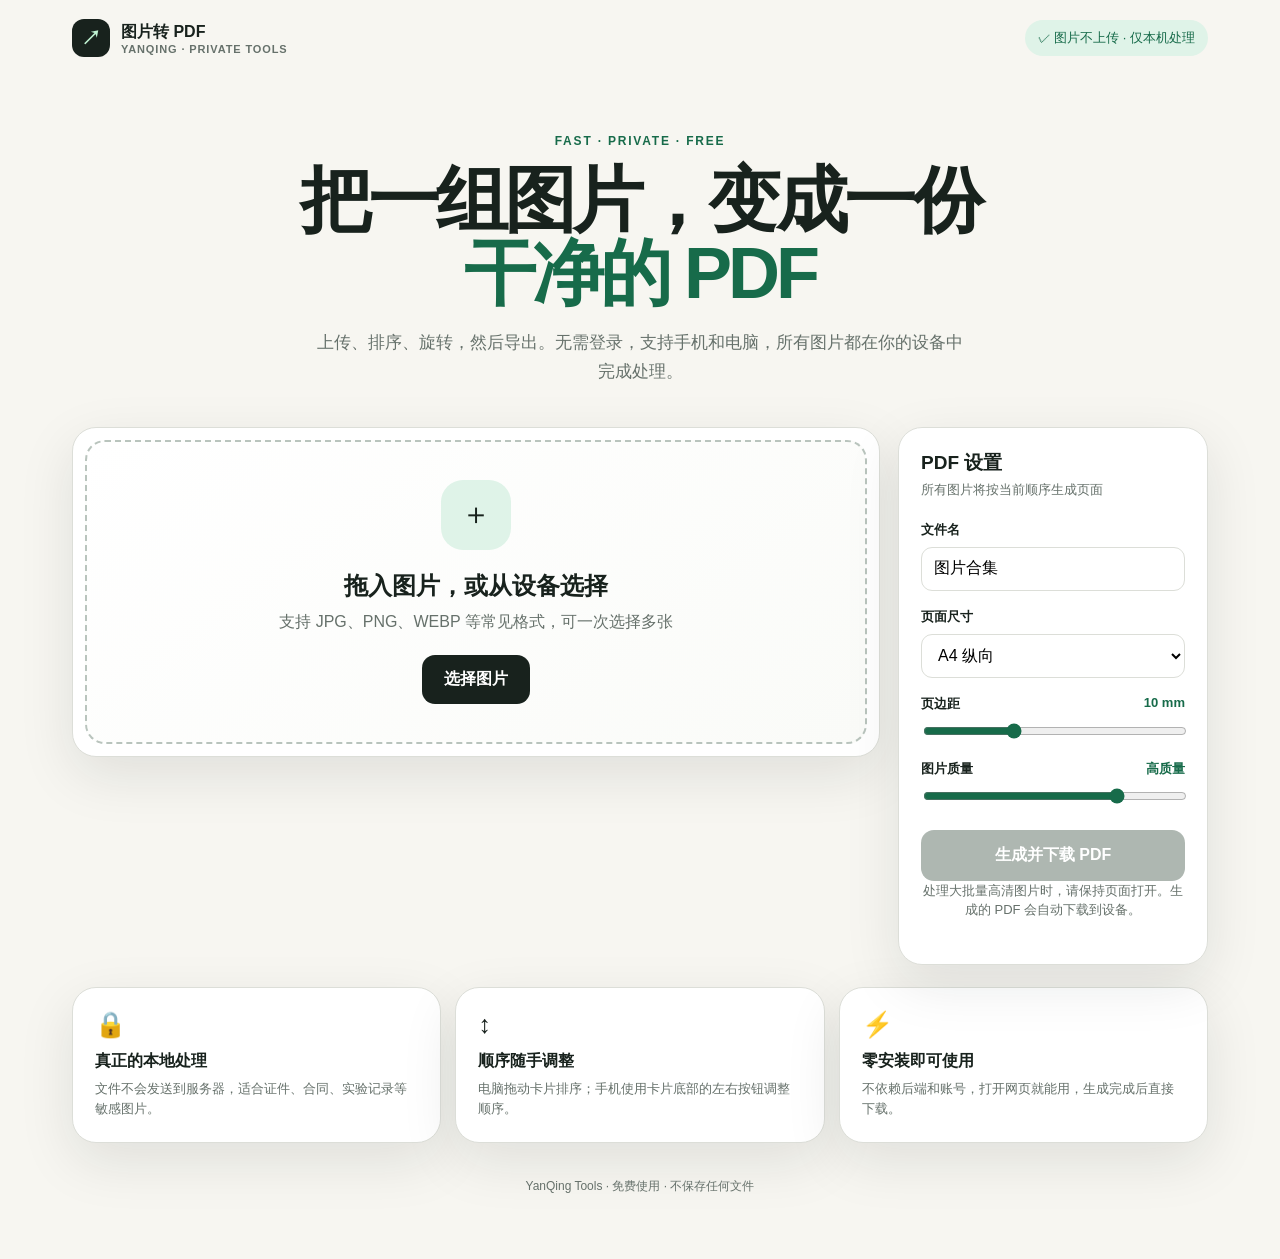
==== image-to-pdf/index.html @ 0c513128 "feat: add private browser-based image to PDF tool" ====
<!doctype html>
<html lang="zh-CN">
<head>
<meta charset="utf-8">
<meta name="viewport" content="width=device-width,initial-scale=1,viewport-fit=cover">
<meta name="theme-color" content="#f7f6f1">
<title>图片转 PDF｜免费、本地处理</title>
<meta name="description" content="免费在线图片转PDF：无需登录，支持排序、旋转、页面尺寸、边距和压缩，图片仅在浏览器本地处理。">
<style>
:root{--ink:#18221d;--muted:#66716b;--paper:#f7f6f1;--card:#fff;--line:#dcded8;--green:#176b4a;--green2:#dff3e8;--orange:#f3a83b;--shadow:0 18px 55px rgba(24,34,29,.10)}
*{box-sizing:border-box}html{scroll-behavior:smooth}body{margin:0;background:var(--paper);color:var(--ink);font-family:Inter,-apple-system,BlinkMacSystemFont,"Segoe UI","PingFang SC","Microsoft YaHei",sans-serif}
button,select,input{font:inherit}.shell{max-width:1180px;margin:auto;padding:0 22px 64px}
header{height:76px;display:flex;align-items:center;justify-content:space-between}.brand{display:flex;align-items:center;gap:11px;font-weight:800}.mark{width:38px;height:38px;border-radius:12px;background:var(--ink);color:#bff2d2;display:grid;place-items:center;font-size:20px}.brand small{display:block;font-size:11px;color:var(--muted);font-weight:600;letter-spacing:.08em}.safe{font-size:13px;color:var(--green);background:var(--green2);padding:9px 13px;border-radius:999px}
.hero{text-align:center;padding:58px 10px 40px}.eyebrow{font-weight:800;font-size:12px;letter-spacing:.15em;color:var(--green)}h1{font-size:clamp(38px,7vw,72px);line-height:1.02;margin:16px auto 18px;letter-spacing:-.055em;max-width:850px}.hero p{color:var(--muted);font-size:17px;margin:0 auto;max-width:650px;line-height:1.7}.hero b{color:var(--green)}
.workspace{display:grid;grid-template-columns:minmax(0,1fr) 310px;gap:18px;align-items:start}.panel{background:var(--card);border:1px solid var(--line);border-radius:24px;box-shadow:var(--shadow)}
.drop{min-height:300px;padding:38px;border:2px dashed #b9c4bd;border-radius:20px;margin:12px;display:grid;place-items:center;text-align:center;transition:.2s;background:linear-gradient(145deg,#fff,#fafbf8)}.drop.over{border-color:var(--green);background:var(--green2);transform:scale(.995)}.drop-icon{width:70px;height:70px;border-radius:22px;background:var(--green2);display:grid;place-items:center;margin:0 auto 20px;font-size:30px}.drop h2{margin:0 0 10px;font-size:24px}.drop p{margin:0 0 22px;color:var(--muted)}.pick{border:0;background:var(--ink);color:white;padding:14px 22px;border-radius:13px;font-weight:750;cursor:pointer}.pick:hover{background:var(--green)}#fileInput{display:none}
.queue{padding:8px 12px 16px}.queue-head{display:flex;justify-content:space-between;align-items:center;padding:6px 6px 12px}.queue-head h2{font-size:18px;margin:0}.linkbtn{border:0;background:none;color:var(--green);font-weight:700;cursor:pointer}.cards{display:grid;grid-template-columns:repeat(3,1fr);gap:10px}.photo{position:relative;border:1px solid var(--line);border-radius:15px;padding:8px;background:#fff;cursor:grab}.photo.dragging{opacity:.45}.thumb{aspect-ratio:4/3;border-radius:10px;overflow:hidden;background:#eff1ed;display:grid;place-items:center}.thumb img{max-width:100%;max-height:100%;object-fit:contain;transition:.2s}.photo-name{font-size:12px;color:var(--muted);white-space:nowrap;overflow:hidden;text-overflow:ellipsis;padding:8px 2px 3px}.num{position:absolute;top:14px;left:14px;background:rgba(24,34,29,.82);color:white;font-size:11px;padding:4px 7px;border-radius:8px}.actions{position:absolute;right:14px;top:14px;display:flex;gap:5px}.iconbtn{width:29px;height:29px;border:0;border-radius:8px;background:rgba(255,255,255,.92);box-shadow:0 2px 8px #0002;cursor:pointer}.iconbtn:hover{background:var(--green2)}
.settings{padding:22px;position:sticky;top:18px}.settings h2{font-size:19px;margin:0 0 5px}.settings>p{font-size:13px;color:var(--muted);margin:0 0 22px}.field{margin:0 0 17px}.field label{display:flex;justify-content:space-between;font-size:13px;font-weight:700;margin-bottom:8px}.field label span{color:var(--green)}select,input[type=text]{width:100%;height:44px;border:1px solid var(--line);border-radius:11px;background:white;padding:0 12px;outline:none}input[type=range]{width:100%;accent-color:var(--green)}.convert{width:100%;border:0;background:var(--green);color:white;padding:15px;border-radius:13px;font-weight:800;cursor:pointer;margin-top:5px}.convert:disabled{background:#aeb7b1;cursor:not-allowed}.convert:not(:disabled):hover{filter:brightness(.92)}.mini{font-size:11px;color:var(--muted);text-align:center;line-height:1.5;margin:12px 4px 0}
.features{display:grid;grid-template-columns:repeat(3,1fr);gap:14px;margin-top:22px}.feature{padding:22px}.feature i{font-style:normal;font-size:25px}.feature h3{font-size:16px;margin:12px 0 7px}.feature p{font-size:13px;color:var(--muted);line-height:1.6;margin:0}
.toast{position:fixed;left:50%;bottom:28px;transform:translate(-50%,20px);opacity:0;pointer-events:none;background:var(--ink);color:white;padding:12px 18px;border-radius:12px;font-size:13px;transition:.25s;z-index:20}.toast.show{opacity:1;transform:translate(-50%,0)}
.progress{height:4px;background:#e7ebe7;border-radius:8px;overflow:hidden;margin:13px 0 0;display:none}.progress i{display:block;width:0;height:100%;background:var(--orange);transition:.2s}
footer{text-align:center;color:var(--muted);font-size:12px;margin-top:35px}
@media(max-width:820px){.hero{padding-top:36px}.workspace{grid-template-columns:1fr}.settings{position:static}.cards{grid-template-columns:repeat(2,1fr)}.features{grid-template-columns:1fr}.safe{font-size:0}.safe:after{content:"本地处理";font-size:12px}}
@media(max-width:480px){.shell{padding:0 12px 40px}header{height:64px}.hero{padding:28px 5px 30px}.hero p{font-size:15px}.drop{padding:26px 14px;min-height:265px}.cards{grid-template-columns:1fr 1fr}.settings{padding:18px}.photo-name{display:none}}
</style>
</head>
<body>
<div class="shell">
<header><div class="brand"><span class="mark">↗</span><span>图片转 PDF<small>YANQING · PRIVATE TOOLS</small></span></div><div class="safe">✓ 图片不上传 · 仅本机处理</div></header>
<section class="hero"><div class="eyebrow">FAST · PRIVATE · FREE</div><h1>把一组图片，变成一份<br><b>干净的 PDF</b></h1><p>上传、排序、旋转，然后导出。无需登录，支持手机和电脑，所有图片都在你的设备中完成处理。</p></section>
<main class="workspace">
<section class="panel">
<div class="drop" id="drop">
<div><div class="drop-icon">＋</div><h2>拖入图片，或从设备选择</h2><p>支持 JPG、PNG、WEBP 等常见格式，可一次选择多张</p><button class="pick" id="pick">选择图片</button><input id="fileInput" type="file" accept="image/*" multiple></div>
</div>
<div class="queue" id="queue" hidden>
<div class="queue-head"><h2><span id="count">0</span> 张图片</h2><div><button class="linkbtn" id="add">＋ 继续添加</button><button class="linkbtn" id="clear">清空</button></div></div>
<div class="cards" id="cards"></div>
</div>
</section>
<aside class="panel settings">
<h2>PDF 设置</h2><p>所有图片将按当前顺序生成页面</p>
<div class="field"><label>文件名</label><input id="filename" type="text" value="图片合集" maxlength="80"></div>
<div class="field"><label>页面尺寸</label><select id="pageSize"><option value="a4p">A4 纵向</option><option value="a4l">A4 横向</option><option value="original">跟随每张图片</option></select></div>
<div class="field"><label>页边距 <span id="marginOut">10 mm</span></label><input id="margin" type="range" min="0" max="30" value="10"></div>
<div class="field"><label>图片质量 <span id="qualityOut">高质量</span></label><input id="quality" type="range" min="55" max="95" value="85"></div>
<button class="convert" id="convert" disabled>生成并下载 PDF</button>
<div class="progress" id="progress"><i id="bar"></i></div>
<p class="mini">处理大批量高清图片时，请保持页面打开。生成的 PDF 会自动下载到设备。</p>
</aside>
</main>
<section class="features">
<article class="panel feature"><i>🔒</i><h3>真正的本地处理</h3><p>文件不会发送到服务器，适合证件、合同、实验记录等敏感图片。</p></article>
<article class="panel feature"><i>↕</i><h3>顺序随手调整</h3><p>电脑拖动卡片排序；手机使用卡片底部的左右按钮调整顺序。</p></article>
<article class="panel feature"><i>⚡</i><h3>零安装即可使用</h3><p>不依赖后端和账号，打开网页就能用，生成完成后直接下载。</p></article>
</section>
<footer>YanQing Tools · 免费使用 · 不保存任何文件</footer>
</div>
<div class="toast" id="toast"></div>
<script>
const $=s=>document.querySelector(s), files=[], enc=new TextEncoder();
const drop=$('#drop'), input=$('#fileInput'), cards=$('#cards'), queue=$('#queue'), convert=$('#convert');
$('#pick').onclick=$('#add').onclick=()=>input.click();
input.onchange=e=>{addFiles([...e.target.files]);input.value=''};
['dragenter','dragover'].forEach(n=>drop.addEventListener(n,e=>{e.preventDefault();drop.classList.add('over')}));
['dragleave','drop'].forEach(n=>drop.addEventListener(n,e=>{e.preventDefault();drop.classList.remove('over')}));
drop.addEventListener('drop',e=>addFiles([...e.dataTransfer.files]));
$('#clear').onclick=()=>{files.forEach(x=>URL.revokeObjectURL(x.url));files.length=0;render()};
$('#margin').oninput=e=>$('#marginOut').textContent=e.target.value+' mm';
$('#quality').oninput=e=>$('#qualityOut').textContent=e.target.value>=88?'超清':e.target.value>=75?'高质量':'体积更小';
function toast(t){const x=$('#toast');x.textContent=t;x.classList.add('show');setTimeout(()=>x.classList.remove('show'),1800)}
function addFiles(list){const imgs=list.filter(f=>f.type.startsWith('image/'));if(!imgs.length)return toast('请选择图片文件');imgs.forEach(f=>files.push({file:f,url:URL.createObjectURL(f),rot:0,id:crypto.randomUUID?crypto.randomUUID():Math.random()+''}));render()}
function render(){
 queue.hidden=!files.length;drop.style.display=files.length?'none':'grid';convert.disabled=!files.length;$('#count').textContent=files.length;
 cards.innerHTML='';
 files.forEach((x,i)=>{const d=document.createElement('article');d.className='photo';d.draggable=true;d.dataset.id=x.id;
 d.innerHTML='<div class="thumb"><img src="'+x.url+'" style="transform:rotate('+x.rot+'deg)"></div><span class="num">'+(i+1)+'</span><div class="actions"><button class="iconbtn rot" title="旋转">↻</button><button class="iconbtn del" title="删除">×</button></div><div class="photo-name">'+escapeHtml(x.file.name)+'</div><div style="display:flex;gap:5px"><button class="iconbtn left" title="前移">←</button><button class="iconbtn right" title="后移">→</button></div>';
 d.querySelector('.rot').onclick=()=>{x.rot=(x.rot+90)%360;render()};d.querySelector('.del').onclick=()=>{URL.revokeObjectURL(x.url);files.splice(i,1);render()};
 d.querySelector('.left').onclick=()=>move(i,i-1);d.querySelector('.right').onclick=()=>move(i,i+1);
 d.ondragstart=()=>d.classList.add('dragging');d.ondragend=()=>d.classList.remove('dragging');cards.appendChild(d)});
}
function escapeHtml(s){return s.replace(/[&<>"']/g,c=>({'&':'&amp;','<':'&lt;','>':'&gt;','"':'&quot;',"'":'&#39;'}[c]))}
function move(a,b){if(b<0||b>=files.length)return;files.splice(b,0,files.splice(a,1)[0]);render()}
cards.addEventListener('dragover',e=>{e.preventDefault();const dragged=cards.querySelector('.dragging');if(!dragged)return;const after=[...cards.querySelectorAll('.photo:not(.dragging)')].find(el=>e.clientY<=el.getBoundingClientRect().top+el.offsetHeight/2);after?cards.insertBefore(dragged,after):cards.appendChild(dragged)});
cards.addEventListener('drop',()=>{const ids=[...cards.children].map(x=>x.dataset.id);files.sort((a,b)=>ids.indexOf(a.id)-ids.indexOf(b.id));render()});
function loadImage(url){return new Promise((res,rej)=>{const im=new Image;im.onload=()=>res(im);im.onerror=rej;im.src=url})}
function b64bytes(data){const b=atob(data.split(',')[1]),u=new Uint8Array(b.length);for(let i=0;i<b.length;i++)u[i]=b.charCodeAt(i);return u}
async function prepare(x,q){
 const im=await loadImage(x.url), swap=x.rot%180!==0, w=swap?im.naturalHeight:im.naturalWidth,h=swap?im.naturalWidth:im.naturalHeight;
 const max=2600,scale=Math.min(1,max/Math.max(w,h)),c=document.createElement('canvas');c.width=Math.max(1,Math.round(w*scale));c.height=Math.max(1,Math.round(h*scale));
 const g=c.getContext('2d',{alpha:false});g.fillStyle='#fff';g.fillRect(0,0,c.width,c.height);g.save();g.translate(c.width/2,c.height/2);g.rotate(x.rot*Math.PI/180);
 const dw=(swap?c.height:c.width),dh=(swap?c.width:c.height);g.drawImage(im,-dw/2,-dh/2,dw,dh);g.restore();
 return {jpg:b64bytes(c.toDataURL('image/jpeg',q)),w:c.width,h:c.height}
}
function makePdf(imgs,size,margin){
 const chunks=[],offsets=[0];let pos=0,obj=0;const push=u=>{if(typeof u==='string')u=enc.encode(u);chunks.push(u);pos+=u.length};const add=(id,parts)=>{offsets[id]=pos;push(id+' 0 obj\n');parts.forEach(push);push('\nendobj\n')};
 push('%PDF-1.4\n%\xE2\xE3\xCF\xD3\n');const pageIds=imgs.map((_,i)=>3+i*3);add(1,['<< /Type /Catalog /Pages 2 0 R >>']);
 add(2,['<< /Type /Pages /Count '+imgs.length+' /Kids ['+pageIds.map(i=>i+' 0 R').join(' ')+'] >>']);
 imgs.forEach((im,i)=>{const page=3+i*3,img=page+1,content=page+2;let pw,ph;if(size==='a4p'){pw=595.28;ph=841.89}else if(size==='a4l'){pw=841.89;ph=595.28}else{pw=im.w*.75;ph=im.h*.75}
 const m=Math.min(margin*2.83465,pw/3,ph/3),ratio=Math.min((pw-2*m)/im.w,(ph-2*m)/im.h),dw=im.w*ratio,dh=im.h*ratio,x=(pw-dw)/2,y=(ph-dh)/2;
 const cmd='q '+dw.toFixed(2)+' 0 0 '+dh.toFixed(2)+' '+x.toFixed(2)+' '+y.toFixed(2)+' cm /Im'+i+' Do Q';
 add(page,['<< /Type /Page /Parent 2 0 R /MediaBox [0 0 '+pw.toFixed(2)+' '+ph.toFixed(2)+'] /Resources << /XObject << /Im'+i+' '+img+' 0 R >> >> /Contents '+content+' 0 R >>']);
 add(img,['<< /Type /XObject /Subtype /Image /Width '+im.w+' /Height '+im.h+' /ColorSpace /DeviceRGB /BitsPerComponent 8 /Filter /DCTDecode /Length '+im.jpg.length+' >>\nstream\n',im.jpg,'\nendstream']);
 add(content,['<< /Length '+enc.encode(cmd).length+' >>\nstream\n'+cmd+'\nendstream'])});
 const xref=pos,total=2+imgs.length*3;push('xref\n0 '+(total+1)+'\n0000000000 65535 f \n');for(let i=1;i<=total;i++)push(String(offsets[i]).padStart(10,'0')+' 00000 n \n');
 push('trailer\n<< /Size '+(total+1)+' /Root 1 0 R >>\nstartxref\n'+xref+'\n%%EOF');
 return new Blob(chunks,{type:'application/pdf'})
}
convert.onclick=async()=>{
 if(!files.length)return;convert.disabled=true;convert.textContent='正在处理…';$('#progress').style.display='block';const bar=$('#bar'),out=[];
 try{for(let i=0;i<files.length;i++){out.push(await prepare(files[i],+$('#quality').value/100));bar.style.width=((i+1)/files.length*78)+'%'}
 const pdf=makePdf(out,$('#pageSize').value,+$('#margin').value);bar.style.width='100%';const a=document.createElement('a'),name=($('#filename').value.trim()||'图片合集').replace(/[\\/:*?"<>|]/g,'-');a.href=URL.createObjectURL(pdf);a.download=name+'.pdf';a.click();setTimeout(()=>URL.revokeObjectURL(a.href),3000);toast('PDF 已生成并开始下载')}
 catch(e){console.error(e);toast('生成失败，请减少图片数量后重试')}
 finally{setTimeout(()=>{$('#progress').style.display='none';bar.style.width='0'},800);convert.disabled=false;convert.textContent='生成并下载 PDF'}
};
</script>
</body>
</html>
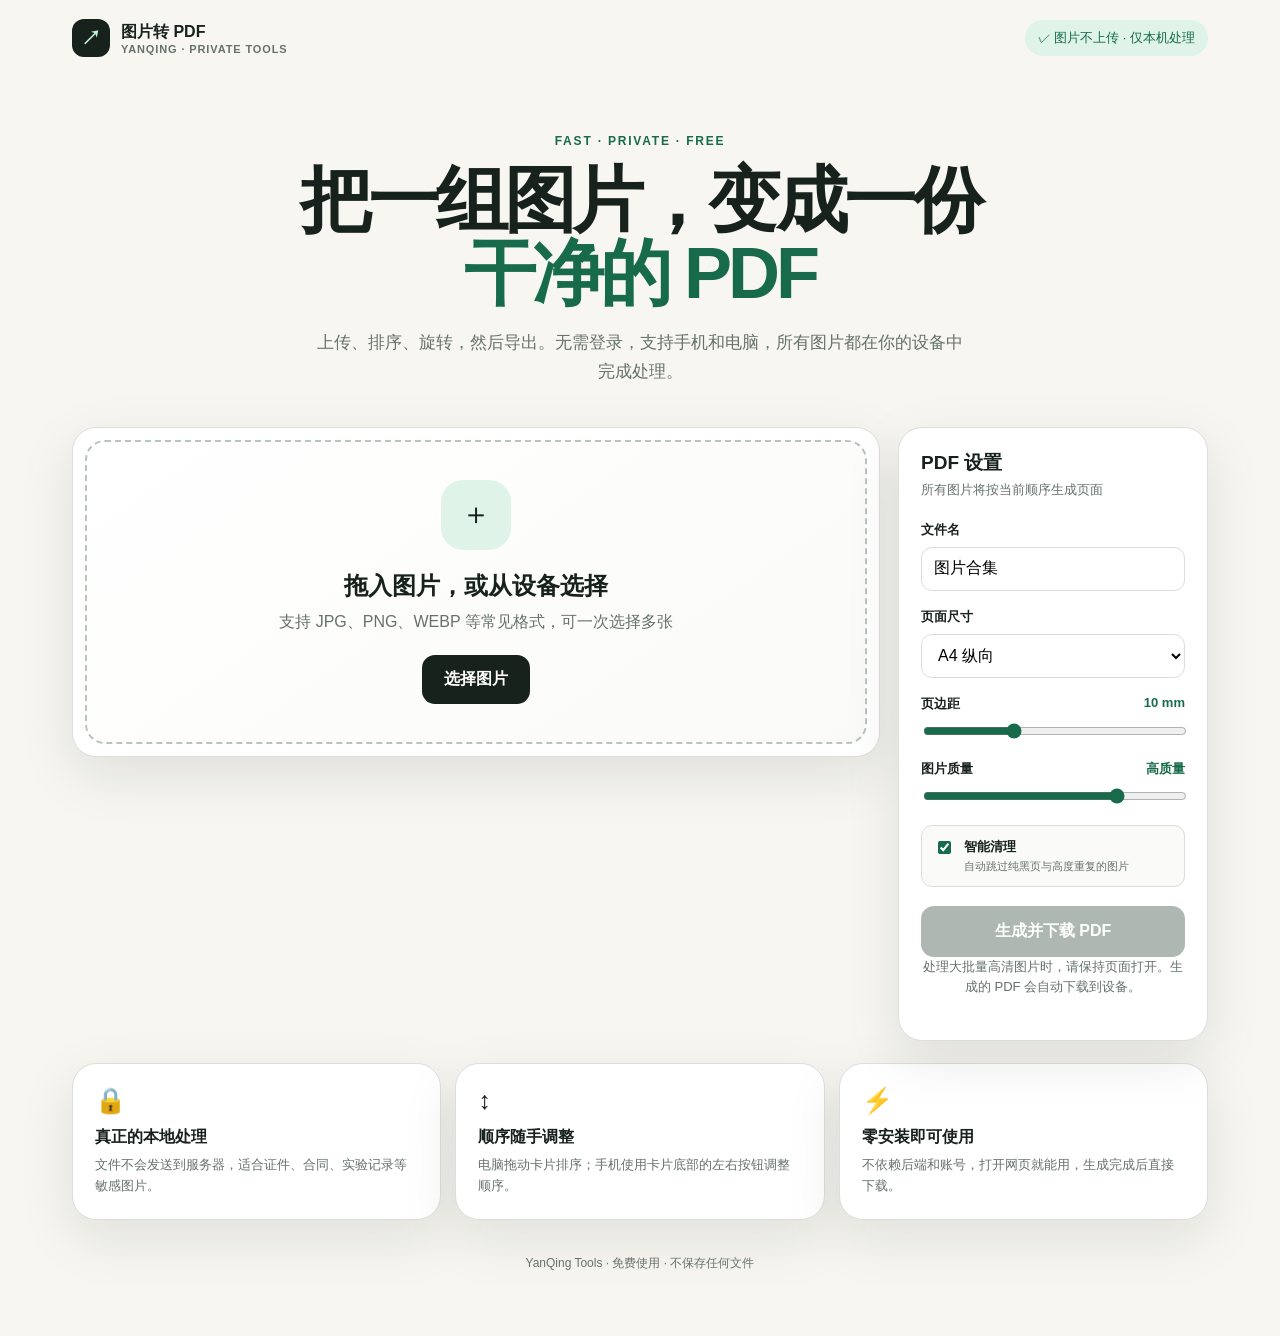
==== commit 4ded5666: "feat: add smart duplicate and black-page cleanup" ====
--- a/image-to-pdf/index.html
+++ b/image-to-pdf/index.html
@@ -15,7 +15,7 @@
 .workspace{display:grid;grid-template-columns:minmax(0,1fr) 310px;gap:18px;align-items:start}.panel{background:var(--card);border:1px solid var(--line);border-radius:24px;box-shadow:var(--shadow)}
 .drop{min-height:300px;padding:38px;border:2px dashed #b9c4bd;border-radius:20px;margin:12px;display:grid;place-items:center;text-align:center;transition:.2s;background:linear-gradient(145deg,#fff,#fafbf8)}.drop.over{border-color:var(--green);background:var(--green2);transform:scale(.995)}.drop-icon{width:70px;height:70px;border-radius:22px;background:var(--green2);display:grid;place-items:center;margin:0 auto 20px;font-size:30px}.drop h2{margin:0 0 10px;font-size:24px}.drop p{margin:0 0 22px;color:var(--muted)}.pick{border:0;background:var(--ink);color:white;padding:14px 22px;border-radius:13px;font-weight:750;cursor:pointer}.pick:hover{background:var(--green)}#fileInput{display:none}
 .queue{padding:8px 12px 16px}.queue-head{display:flex;justify-content:space-between;align-items:center;padding:6px 6px 12px}.queue-head h2{font-size:18px;margin:0}.linkbtn{border:0;background:none;color:var(--green);font-weight:700;cursor:pointer}.cards{display:grid;grid-template-columns:repeat(3,1fr);gap:10px}.photo{position:relative;border:1px solid var(--line);border-radius:15px;padding:8px;background:#fff;cursor:grab}.photo.dragging{opacity:.45}.thumb{aspect-ratio:4/3;border-radius:10px;overflow:hidden;background:#eff1ed;display:grid;place-items:center}.thumb img{max-width:100%;max-height:100%;object-fit:contain;transition:.2s}.photo-name{font-size:12px;color:var(--muted);white-space:nowrap;overflow:hidden;text-overflow:ellipsis;padding:8px 2px 3px}.num{position:absolute;top:14px;left:14px;background:rgba(24,34,29,.82);color:white;font-size:11px;padding:4px 7px;border-radius:8px}.actions{position:absolute;right:14px;top:14px;display:flex;gap:5px}.iconbtn{width:29px;height:29px;border:0;border-radius:8px;background:rgba(255,255,255,.92);box-shadow:0 2px 8px #0002;cursor:pointer}.iconbtn:hover{background:var(--green2)}
-.settings{padding:22px;position:sticky;top:18px}.settings h2{font-size:19px;margin:0 0 5px}.settings>p{font-size:13px;color:var(--muted);margin:0 0 22px}.field{margin:0 0 17px}.field label{display:flex;justify-content:space-between;font-size:13px;font-weight:700;margin-bottom:8px}.field label span{color:var(--green)}select,input[type=text]{width:100%;height:44px;border:1px solid var(--line);border-radius:11px;background:white;padding:0 12px;outline:none}input[type=range]{width:100%;accent-color:var(--green)}.convert{width:100%;border:0;background:var(--green);color:white;padding:15px;border-radius:13px;font-weight:800;cursor:pointer;margin-top:5px}.convert:disabled{background:#aeb7b1;cursor:not-allowed}.convert:not(:disabled):hover{filter:brightness(.92)}.mini{font-size:11px;color:var(--muted);text-align:center;line-height:1.5;margin:12px 4px 0}
+.settings{padding:22px;position:sticky;top:18px}.settings h2{font-size:19px;margin:0 0 5px}.settings>p{font-size:13px;color:var(--muted);margin:0 0 22px}.field{margin:0 0 17px}.field label{display:flex;justify-content:space-between;font-size:13px;font-weight:700;margin-bottom:8px}.field label span{color:var(--green)}select,input[type=text]{width:100%;height:44px;border:1px solid var(--line);border-radius:11px;background:white;padding:0 12px;outline:none}input[type=range]{width:100%;accent-color:var(--green)}.convert{width:100%;border:0;background:var(--green);color:white;padding:15px;border-radius:13px;font-weight:800;cursor:pointer;margin-top:5px}.convert:disabled{background:#aeb7b1;cursor:not-allowed}.convert:not(:disabled):hover{filter:brightness(.92)}.check{display:flex;gap:10px;align-items:flex-start;padding:12px;border:1px solid var(--line);border-radius:11px;background:#fafbf8;margin-bottom:14px}.check input{margin-top:3px;accent-color:var(--green)}.check b{font-size:13px;display:block}.check small{font-size:11px;color:var(--muted);line-height:1.4;display:block;margin-top:3px}.mini{font-size:11px;color:var(--muted);text-align:center;line-height:1.5;margin:12px 4px 0}
 .features{display:grid;grid-template-columns:repeat(3,1fr);gap:14px;margin-top:22px}.feature{padding:22px}.feature i{font-style:normal;font-size:25px}.feature h3{font-size:16px;margin:12px 0 7px}.feature p{font-size:13px;color:var(--muted);line-height:1.6;margin:0}
 .toast{position:fixed;left:50%;bottom:28px;transform:translate(-50%,20px);opacity:0;pointer-events:none;background:var(--ink);color:white;padding:12px 18px;border-radius:12px;font-size:13px;transition:.25s;z-index:20}.toast.show{opacity:1;transform:translate(-50%,0)}
 .progress{height:4px;background:#e7ebe7;border-radius:8px;overflow:hidden;margin:13px 0 0;display:none}.progress i{display:block;width:0;height:100%;background:var(--orange);transition:.2s}
@@ -44,7 +44,7 @@
 <div class="field"><label>页面尺寸</label><select id="pageSize"><option value="a4p">A4 纵向</option><option value="a4l">A4 横向</option><option value="original">跟随每张图片</option></select></div>
 <div class="field"><label>页边距 <span id="marginOut">10 mm</span></label><input id="margin" type="range" min="0" max="30" value="10"></div>
 <div class="field"><label>图片质量 <span id="qualityOut">高质量</span></label><input id="quality" type="range" min="55" max="95" value="85"></div>
-<button class="convert" id="convert" disabled>生成并下载 PDF</button>
+<label class="check"><input id="smartClean" type="checkbox" checked><span><b>智能清理</b><small>自动跳过纯黑页与高度重复的图片</small></span></label><button class="convert" id="convert" disabled>生成并下载 PDF</button>
 <div class="progress" id="progress"><i id="bar"></i></div>
 <p class="mini">处理大批量高清图片时，请保持页面打开。生成的 PDF 会自动下载到设备。</p>
 </aside>
@@ -92,6 +92,10 @@
  const dw=(swap?c.height:c.width),dh=(swap?c.width:c.height);g.drawImage(im,-dw/2,-dh/2,dw,dh);g.restore();
  return {jpg:b64bytes(c.toDataURL('image/jpeg',q)),w:c.width,h:c.height}
 }
+async function signature(x){
+ const im=await loadImage(x.url),c=document.createElement('canvas');c.width=16;c.height=16;const g=c.getContext('2d');g.drawImage(im,0,0,16,16);const d=g.getImageData(0,0,16,16).data,v=[];let sum=0;for(let i=0;i<d.length;i+=4){const z=.299*d[i]+.587*d[i+1]+.114*d[i+2];v.push(z);sum+=z}const avg=sum/v.length;let variance=0;v.forEach(z=>variance+=(z-avg)*(z-avg));return {v,avg,std:Math.sqrt(variance/v.length)}
+}
+function sigDiff(a,b){let n=0;for(let i=0;i<a.length;i++)n+=Math.abs(a[i]-b[i]);return n/a.length}
 function makePdf(imgs,size,margin){
  const chunks=[],offsets=[0];let pos=0,obj=0;const push=u=>{if(typeof u==='string')u=enc.encode(u);chunks.push(u);pos+=u.length};const add=(id,parts)=>{offsets[id]=pos;push(id+' 0 obj\n');parts.forEach(push);push('\nendobj\n')};
  push('%PDF-1.4\n%\xE2\xE3\xCF\xD3\n');const pageIds=imgs.map((_,i)=>3+i*3);add(1,['<< /Type /Catalog /Pages 2 0 R >>']);
@@ -108,8 +112,9 @@
 }
 convert.onclick=async()=>{
  if(!files.length)return;convert.disabled=true;convert.textContent='正在处理…';$('#progress').style.display='block';const bar=$('#bar'),out=[];
- try{for(let i=0;i<files.length;i++){out.push(await prepare(files[i],+$('#quality').value/100));bar.style.width=((i+1)/files.length*78)+'%'}
- const pdf=makePdf(out,$('#pageSize').value,+$('#margin').value);bar.style.width='100%';const a=document.createElement('a'),name=($('#filename').value.trim()||'图片合集').replace(/[\\/:*?"<>|]/g,'-');a.href=URL.createObjectURL(pdf);a.download=name+'.pdf';a.click();setTimeout(()=>URL.revokeObjectURL(a.href),3000);toast('PDF 已生成并开始下载')}
+ try{let work=files,skipped=0;if($('#smartClean').checked){const sigs=[],kept=[];for(let i=0;i<files.length;i++){const sg=await signature(files[i]),black=sg.avg<22&&sg.std<16,duplicate=sigs.some(old=>sigDiff(old,sg.v)<3.2);if(black||duplicate)skipped++;else{kept.push(files[i]);sigs.push(sg.v)}bar.style.width=((i+1)/files.length*20)+'%'}work=kept;if(!work.length)throw new Error('没有可导出的有效图片')}
+ for(let i=0;i<work.length;i++){out.push(await prepare(work[i],+$('#quality').value/100));bar.style.width=(20+(i+1)/work.length*58)+'%'}
+ const pdf=makePdf(out,$('#pageSize').value,+$('#margin').value);bar.style.width='100%';const a=document.createElement('a'),name=($('#filename').value.trim()||'图片合集').replace(/[\\/:*?"<>|]/g,'-');a.href=URL.createObjectURL(pdf);a.download=name+'.pdf';a.click();setTimeout(()=>URL.revokeObjectURL(a.href),3000);toast(skipped?'PDF 已生成，智能跳过 '+skipped+' 张异常/重复图片':'PDF 已生成并开始下载')}
  catch(e){console.error(e);toast('生成失败，请减少图片数量后重试')}
  finally{setTimeout(()=>{$('#progress').style.display='none';bar.style.width='0'},800);convert.disabled=false;convert.textContent='生成并下载 PDF'}
 };
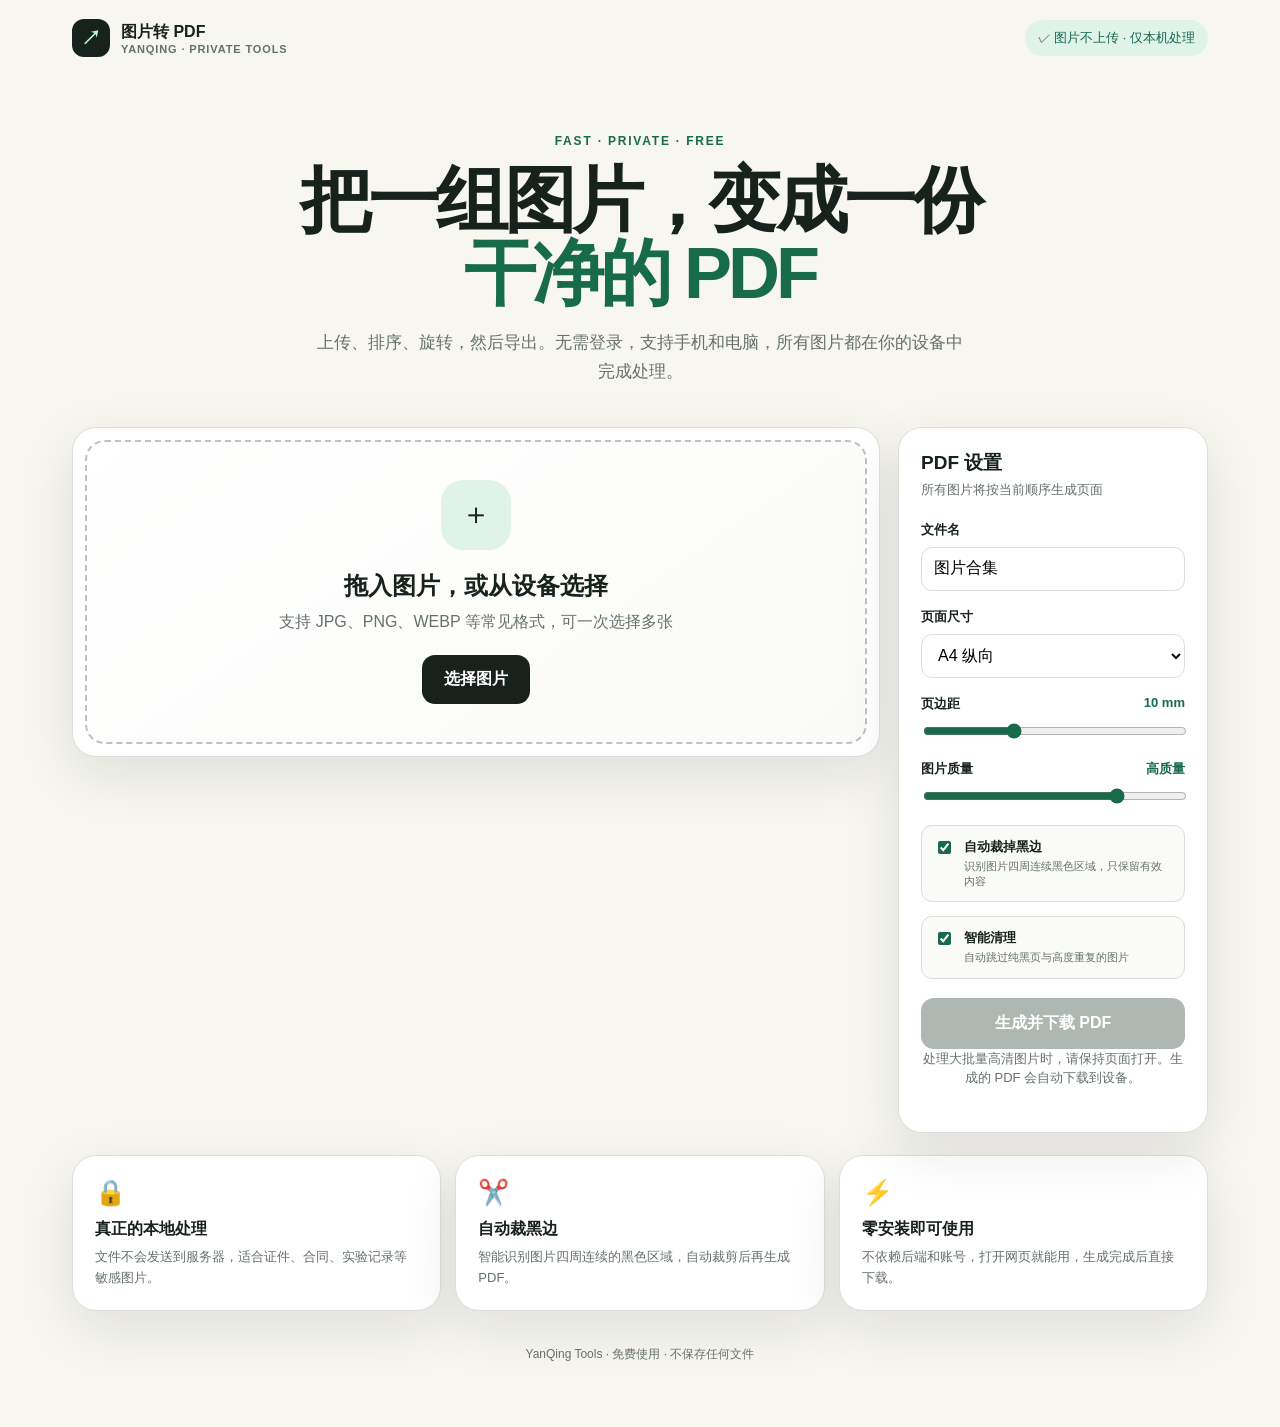
==== commit 65ce66fc: "feat: automatically crop black image borders" ====
--- a/image-to-pdf/index.html
+++ b/image-to-pdf/index.html
@@ -44,14 +44,14 @@
 <div class="field"><label>页面尺寸</label><select id="pageSize"><option value="a4p">A4 纵向</option><option value="a4l">A4 横向</option><option value="original">跟随每张图片</option></select></div>
 <div class="field"><label>页边距 <span id="marginOut">10 mm</span></label><input id="margin" type="range" min="0" max="30" value="10"></div>
 <div class="field"><label>图片质量 <span id="qualityOut">高质量</span></label><input id="quality" type="range" min="55" max="95" value="85"></div>
-<label class="check"><input id="smartClean" type="checkbox" checked><span><b>智能清理</b><small>自动跳过纯黑页与高度重复的图片</small></span></label><button class="convert" id="convert" disabled>生成并下载 PDF</button>
+<label class="check"><input id="cropBlack" type="checkbox" checked><span><b>自动裁掉黑边</b><small>识别图片四周连续黑色区域，只保留有效内容</small></span></label><label class="check"><input id="smartClean" type="checkbox" checked><span><b>智能清理</b><small>自动跳过纯黑页与高度重复的图片</small></span></label><button class="convert" id="convert" disabled>生成并下载 PDF</button>
 <div class="progress" id="progress"><i id="bar"></i></div>
 <p class="mini">处理大批量高清图片时，请保持页面打开。生成的 PDF 会自动下载到设备。</p>
 </aside>
 </main>
 <section class="features">
 <article class="panel feature"><i>🔒</i><h3>真正的本地处理</h3><p>文件不会发送到服务器，适合证件、合同、实验记录等敏感图片。</p></article>
-<article class="panel feature"><i>↕</i><h3>顺序随手调整</h3><p>电脑拖动卡片排序；手机使用卡片底部的左右按钮调整顺序。</p></article>
+<article class="panel feature"><i>✂️</i><h3>自动裁黑边</h3><p>智能识别图片四周连续的黑色区域，自动裁剪后再生成 PDF。</p></article>
 <article class="panel feature"><i>⚡</i><h3>零安装即可使用</h3><p>不依赖后端和账号，打开网页就能用，生成完成后直接下载。</p></article>
 </section>
 <footer>YanQing Tools · 免费使用 · 不保存任何文件</footer>
@@ -85,12 +85,23 @@
 cards.addEventListener('drop',()=>{const ids=[...cards.children].map(x=>x.dataset.id);files.sort((a,b)=>ids.indexOf(a.id)-ids.indexOf(b.id));render()});
 function loadImage(url){return new Promise((res,rej)=>{const im=new Image;im.onload=()=>res(im);im.onerror=rej;im.src=url})}
 function b64bytes(data){const b=atob(data.split(',')[1]),u=new Uint8Array(b.length);for(let i=0;i<b.length;i++)u[i]=b.charCodeAt(i);return u}
+function detectBlackCrop(im){
+ const maxSample=700,scale=Math.min(1,maxSample/Math.max(im.naturalWidth,im.naturalHeight)),sw=Math.max(1,Math.round(im.naturalWidth*scale)),sh=Math.max(1,Math.round(im.naturalHeight*scale));
+ const c=document.createElement('canvas');c.width=sw;c.height=sh;const g=c.getContext('2d');g.drawImage(im,0,0,sw,sh);const d=g.getImageData(0,0,sw,sh).data;
+ const dark=(x,y)=>{const i=(y*sw+x)*4;return .299*d[i]+.587*d[i+1]+.114*d[i+2]<42};
+ const rowBlack=y=>{let n=0,step=Math.max(1,Math.floor(sw/300));for(let x=0;x<sw;x+=step)if(dark(x,y))n++;return n/Math.ceil(sw/step)>.82};
+ const colBlack=x=>{let n=0,step=Math.max(1,Math.floor(sh/300));for(let y=0;y<sh;y+=step)if(dark(x,y))n++;return n/Math.ceil(sh/step)>.82};
+ let top=0,bottom=sh-1,left=0,right=sw-1;while(top<sh*.45&&rowBlack(top))top++;while(bottom>sh*.55&&rowBlack(bottom))bottom--;while(left<sw*.45&&colBlack(left))left++;while(right>sw*.55&&colBlack(right))right--;
+ if(right-left<sw*.18||bottom-top<sh*.18)return {sx:0,sy:0,sw:im.naturalWidth,sh:im.naturalHeight,cropped:false};
+ const pad=2,sx=Math.max(0,Math.floor((left-pad)/scale)),sy=Math.max(0,Math.floor((top-pad)/scale)),ex=Math.min(im.naturalWidth,Math.ceil((right+pad+1)/scale)),ey=Math.min(im.naturalHeight,Math.ceil((bottom+pad+1)/scale));
+ return {sx,sy,sw:ex-sx,sh:ey-sy,cropped:sx>2||sy>2||ex<im.naturalWidth-2||ey<im.naturalHeight-2}
+}
 async function prepare(x,q){
- const im=await loadImage(x.url), swap=x.rot%180!==0, w=swap?im.naturalHeight:im.naturalWidth,h=swap?im.naturalWidth:im.naturalHeight;
+ const im=await loadImage(x.url),crop=$('#cropBlack').checked?detectBlackCrop(im):{sx:0,sy:0,sw:im.naturalWidth,sh:im.naturalHeight},swap=x.rot%180!==0,w=swap?crop.sh:crop.sw,h=swap?crop.sw:crop.sh;
  const max=2600,scale=Math.min(1,max/Math.max(w,h)),c=document.createElement('canvas');c.width=Math.max(1,Math.round(w*scale));c.height=Math.max(1,Math.round(h*scale));
  const g=c.getContext('2d',{alpha:false});g.fillStyle='#fff';g.fillRect(0,0,c.width,c.height);g.save();g.translate(c.width/2,c.height/2);g.rotate(x.rot*Math.PI/180);
- const dw=(swap?c.height:c.width),dh=(swap?c.width:c.height);g.drawImage(im,-dw/2,-dh/2,dw,dh);g.restore();
- return {jpg:b64bytes(c.toDataURL('image/jpeg',q)),w:c.width,h:c.height}
+ const dw=swap?c.height:c.width,dh=swap?c.width:c.height;g.drawImage(im,crop.sx,crop.sy,crop.sw,crop.sh,-dw/2,-dh/2,dw,dh);g.restore();
+ return {jpg:b64bytes(c.toDataURL('image/jpeg',q)),w:c.width,h:c.height,cropped:crop.cropped}
 }
 async function signature(x){
  const im=await loadImage(x.url),c=document.createElement('canvas');c.width=16;c.height=16;const g=c.getContext('2d');g.drawImage(im,0,0,16,16);const d=g.getImageData(0,0,16,16).data,v=[];let sum=0;for(let i=0;i<d.length;i+=4){const z=.299*d[i]+.587*d[i+1]+.114*d[i+2];v.push(z);sum+=z}const avg=sum/v.length;let variance=0;v.forEach(z=>variance+=(z-avg)*(z-avg));return {v,avg,std:Math.sqrt(variance/v.length)}
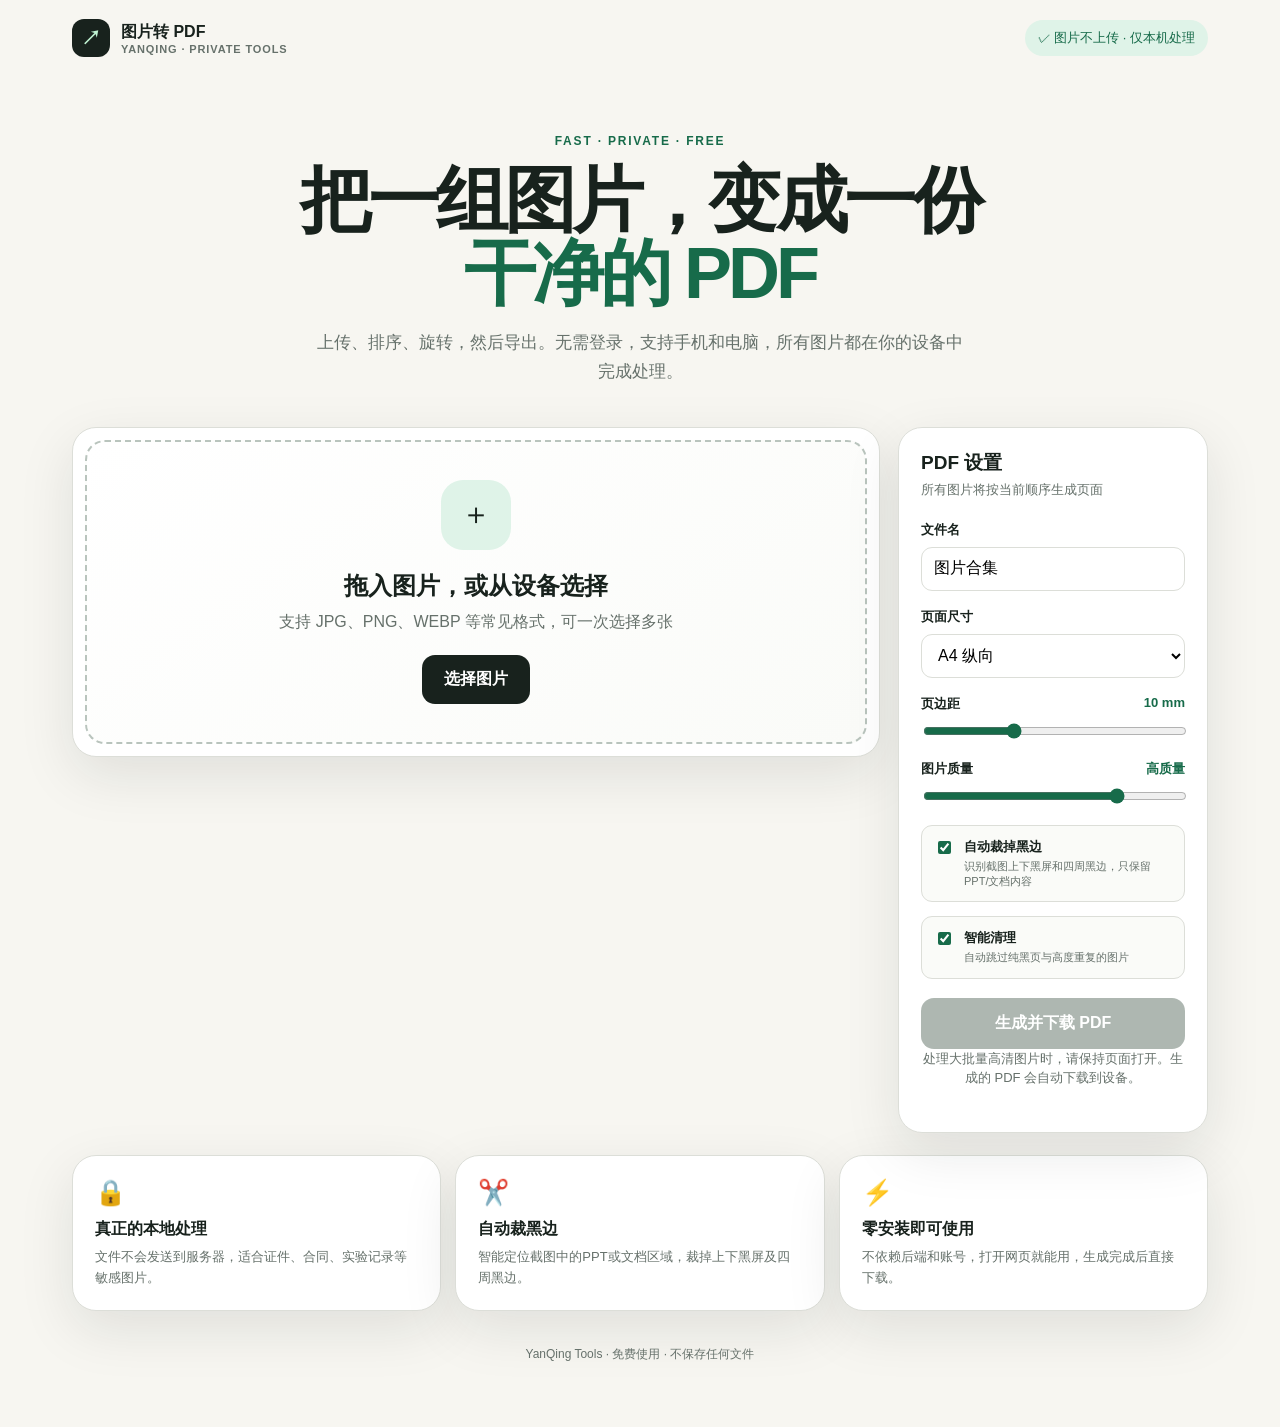
==== commit 104f5dba: "fix: crop internal black screenshot panels around document content" ====
--- a/image-to-pdf/index.html
+++ b/image-to-pdf/index.html
@@ -44,14 +44,14 @@
 <div class="field"><label>页面尺寸</label><select id="pageSize"><option value="a4p">A4 纵向</option><option value="a4l">A4 横向</option><option value="original">跟随每张图片</option></select></div>
 <div class="field"><label>页边距 <span id="marginOut">10 mm</span></label><input id="margin" type="range" min="0" max="30" value="10"></div>
 <div class="field"><label>图片质量 <span id="qualityOut">高质量</span></label><input id="quality" type="range" min="55" max="95" value="85"></div>
-<label class="check"><input id="cropBlack" type="checkbox" checked><span><b>自动裁掉黑边</b><small>识别图片四周连续黑色区域，只保留有效内容</small></span></label><label class="check"><input id="smartClean" type="checkbox" checked><span><b>智能清理</b><small>自动跳过纯黑页与高度重复的图片</small></span></label><button class="convert" id="convert" disabled>生成并下载 PDF</button>
+<label class="check"><input id="cropBlack" type="checkbox" checked><span><b>自动裁掉黑边</b><small>识别截图上下黑屏和四周黑边，只保留PPT/文档内容</small></span></label><label class="check"><input id="smartClean" type="checkbox" checked><span><b>智能清理</b><small>自动跳过纯黑页与高度重复的图片</small></span></label><button class="convert" id="convert" disabled>生成并下载 PDF</button>
 <div class="progress" id="progress"><i id="bar"></i></div>
 <p class="mini">处理大批量高清图片时，请保持页面打开。生成的 PDF 会自动下载到设备。</p>
 </aside>
 </main>
 <section class="features">
 <article class="panel feature"><i>🔒</i><h3>真正的本地处理</h3><p>文件不会发送到服务器，适合证件、合同、实验记录等敏感图片。</p></article>
-<article class="panel feature"><i>✂️</i><h3>自动裁黑边</h3><p>智能识别图片四周连续的黑色区域，自动裁剪后再生成 PDF。</p></article>
+<article class="panel feature"><i>✂️</i><h3>自动裁黑边</h3><p>智能定位截图中的PPT或文档区域，裁掉上下黑屏及四周黑边。</p></article>
 <article class="panel feature"><i>⚡</i><h3>零安装即可使用</h3><p>不依赖后端和账号，打开网页就能用，生成完成后直接下载。</p></article>
 </section>
 <footer>YanQing Tools · 免费使用 · 不保存任何文件</footer>
@@ -88,12 +88,24 @@
 function detectBlackCrop(im){
  const maxSample=700,scale=Math.min(1,maxSample/Math.max(im.naturalWidth,im.naturalHeight)),sw=Math.max(1,Math.round(im.naturalWidth*scale)),sh=Math.max(1,Math.round(im.naturalHeight*scale));
  const c=document.createElement('canvas');c.width=sw;c.height=sh;const g=c.getContext('2d');g.drawImage(im,0,0,sw,sh);const d=g.getImageData(0,0,sw,sh).data;
- const dark=(x,y)=>{const i=(y*sw+x)*4;return .299*d[i]+.587*d[i+1]+.114*d[i+2]<42};
- const rowBlack=y=>{let n=0,step=Math.max(1,Math.floor(sw/300));for(let x=0;x<sw;x+=step)if(dark(x,y))n++;return n/Math.ceil(sw/step)>.82};
- const colBlack=x=>{let n=0,step=Math.max(1,Math.floor(sh/300));for(let y=0;y<sh;y+=step)if(dark(x,y))n++;return n/Math.ceil(sh/step)>.82};
- let top=0,bottom=sh-1,left=0,right=sw-1;while(top<sh*.45&&rowBlack(top))top++;while(bottom>sh*.55&&rowBlack(bottom))bottom--;while(left<sw*.45&&colBlack(left))left++;while(right>sw*.55&&colBlack(right))right--;
- if(right-left<sw*.18||bottom-top<sh*.18)return {sx:0,sy:0,sw:im.naturalWidth,sh:im.naturalHeight,cropped:false};
- const pad=2,sx=Math.max(0,Math.floor((left-pad)/scale)),sy=Math.max(0,Math.floor((top-pad)/scale)),ex=Math.min(im.naturalWidth,Math.ceil((right+pad+1)/scale)),ey=Math.min(im.naturalHeight,Math.ceil((bottom+pad+1)/scale));
+ const lum=(x,y)=>{const i=(y*sw+x)*4;return .299*d[i]+.587*d[i+1]+.114*d[i+2]};
+ const dark=(x,y)=>lum(x,y)<52,bright=(x,y)=>lum(x,y)>105;
+ const bestRun=flags=>{let bestA=0,bestB=-1,a=-1,gap=0;for(let k=0;k<=flags.length;k++){if(k<flags.length&&flags[k]){if(a<0)a=k;gap=0}else if(a>=0&&gap++>=2){const b=k-gap;if(b-a>bestB-bestA){bestA=a;bestB=b}a=-1;gap=0}}return [bestA,bestB]};
+ const rowBright=[];for(let y=0;y<sh;y++){let n=0,step=Math.max(1,Math.floor(sw/280)),total=0;for(let x=0;x<sw;x+=step){if(bright(x,y))n++;total++}rowBright[y]=n/total>.38}
+ let [panelTop,panelBottom]=bestRun(rowBright);
+ const outsideIsDark=()=>{let n=0,total=0,stepX=Math.max(1,Math.floor(sw/120)),stepY=Math.max(1,Math.floor(sh/240));for(let y=0;y<sh;y+=stepY){if(y>=panelTop&&y<=panelBottom)continue;for(let x=0;x<sw;x+=stepX){if(dark(x,y))n++;total++}}return total&&n/total>.62};
+ let top=0,bottom=sh-1,left=0,right=sw-1;
+ const strongPanel=panelBottom-panelTop>sh*.10&&panelBottom-panelTop<sh*.88&&(panelTop>sh*.06||panelBottom<sh*.94)&&outsideIsDark();
+ if(strongPanel){
+  top=panelTop;bottom=panelBottom;const colBright=[];for(let x=0;x<sw;x++){let n=0,total=0,step=Math.max(1,Math.floor((bottom-top+1)/180));for(let y=top;y<=bottom;y+=step){if(bright(x,y))n++;total++}colBright[x]=n/total>.25}
+  const run=bestRun(colBright);if(run[1]-run[0]>sw*.35){left=run[0];right=run[1]}
+ }else{
+  const rowBlack=y=>{let n=0,step=Math.max(1,Math.floor(sw/300));for(let x=0;x<sw;x+=step)if(dark(x,y))n++;return n/Math.ceil(sw/step)>.78};
+  const colBlack=x=>{let n=0,step=Math.max(1,Math.floor(sh/300));for(let y=0;y<sh;y+=step)if(dark(x,y))n++;return n/Math.ceil(sh/step)>.78};
+  while(top<sh*.45&&rowBlack(top))top++;while(bottom>sh*.55&&rowBlack(bottom))bottom--;while(left<sw*.45&&colBlack(left))left++;while(right>sw*.55&&colBlack(right))right--;
+ }
+ if(right-left<sw*.18||bottom-top<sh*.10)return {sx:0,sy:0,sw:im.naturalWidth,sh:im.naturalHeight,cropped:false};
+ const pad=Math.max(2,Math.round(Math.min(sw,sh)*.006)),sx=Math.max(0,Math.floor((left-pad)/scale)),sy=Math.max(0,Math.floor((top-pad)/scale)),ex=Math.min(im.naturalWidth,Math.ceil((right+pad+1)/scale)),ey=Math.min(im.naturalHeight,Math.ceil((bottom+pad+1)/scale));
  return {sx,sy,sw:ex-sx,sh:ey-sy,cropped:sx>2||sy>2||ex<im.naturalWidth-2||ey<im.naturalHeight-2}
 }
 async function prepare(x,q){
@@ -123,9 +135,9 @@
 }
 convert.onclick=async()=>{
  if(!files.length)return;convert.disabled=true;convert.textContent='正在处理…';$('#progress').style.display='block';const bar=$('#bar'),out=[];
- try{let work=files,skipped=0;if($('#smartClean').checked){const sigs=[],kept=[];for(let i=0;i<files.length;i++){const sg=await signature(files[i]),black=sg.avg<22&&sg.std<16,duplicate=sigs.some(old=>sigDiff(old,sg.v)<3.2);if(black||duplicate)skipped++;else{kept.push(files[i]);sigs.push(sg.v)}bar.style.width=((i+1)/files.length*20)+'%'}work=kept;if(!work.length)throw new Error('没有可导出的有效图片')}
- for(let i=0;i<work.length;i++){out.push(await prepare(work[i],+$('#quality').value/100));bar.style.width=(20+(i+1)/work.length*58)+'%'}
- const pdf=makePdf(out,$('#pageSize').value,+$('#margin').value);bar.style.width='100%';const a=document.createElement('a'),name=($('#filename').value.trim()||'图片合集').replace(/[\\/:*?"<>|]/g,'-');a.href=URL.createObjectURL(pdf);a.download=name+'.pdf';a.click();setTimeout(()=>URL.revokeObjectURL(a.href),3000);toast(skipped?'PDF 已生成，智能跳过 '+skipped+' 张异常/重复图片':'PDF 已生成并开始下载')}
+ try{let work=files,skipped=0,cropped=0;if($('#smartClean').checked){const sigs=[],kept=[];for(let i=0;i<files.length;i++){const sg=await signature(files[i]),black=sg.avg<22&&sg.std<16,duplicate=sigs.some(old=>sigDiff(old,sg.v)<3.2);if(black||duplicate)skipped++;else{kept.push(files[i]);sigs.push(sg.v)}bar.style.width=((i+1)/files.length*20)+'%'}work=kept;if(!work.length)throw new Error('没有可导出的有效图片')}
+ for(let i=0;i<work.length;i++){const prepared=await prepare(work[i],+$('#quality').value/100);out.push(prepared);if(prepared.cropped)cropped++;bar.style.width=(20+(i+1)/work.length*58)+'%'}
+ const pdf=makePdf(out,$('#pageSize').value,+$('#margin').value);bar.style.width='100%';const a=document.createElement('a'),name=($('#filename').value.trim()||'图片合集').replace(/[\\/:*?"<>|]/g,'-');a.href=URL.createObjectURL(pdf);a.download=name+'.pdf';a.click();setTimeout(()=>URL.revokeObjectURL(a.href),3000);toast('PDF 已生成'+(cropped?'，裁掉 '+cropped+' 张图片的黑边':'')+(skipped?'，跳过 '+skipped+' 张异常/重复图片':'，已开始下载'))}
  catch(e){console.error(e);toast('生成失败，请减少图片数量后重试')}
  finally{setTimeout(()=>{$('#progress').style.display='none';bar.style.width='0'},800);convert.disabled=false;convert.textContent='生成并下载 PDF'}
 };
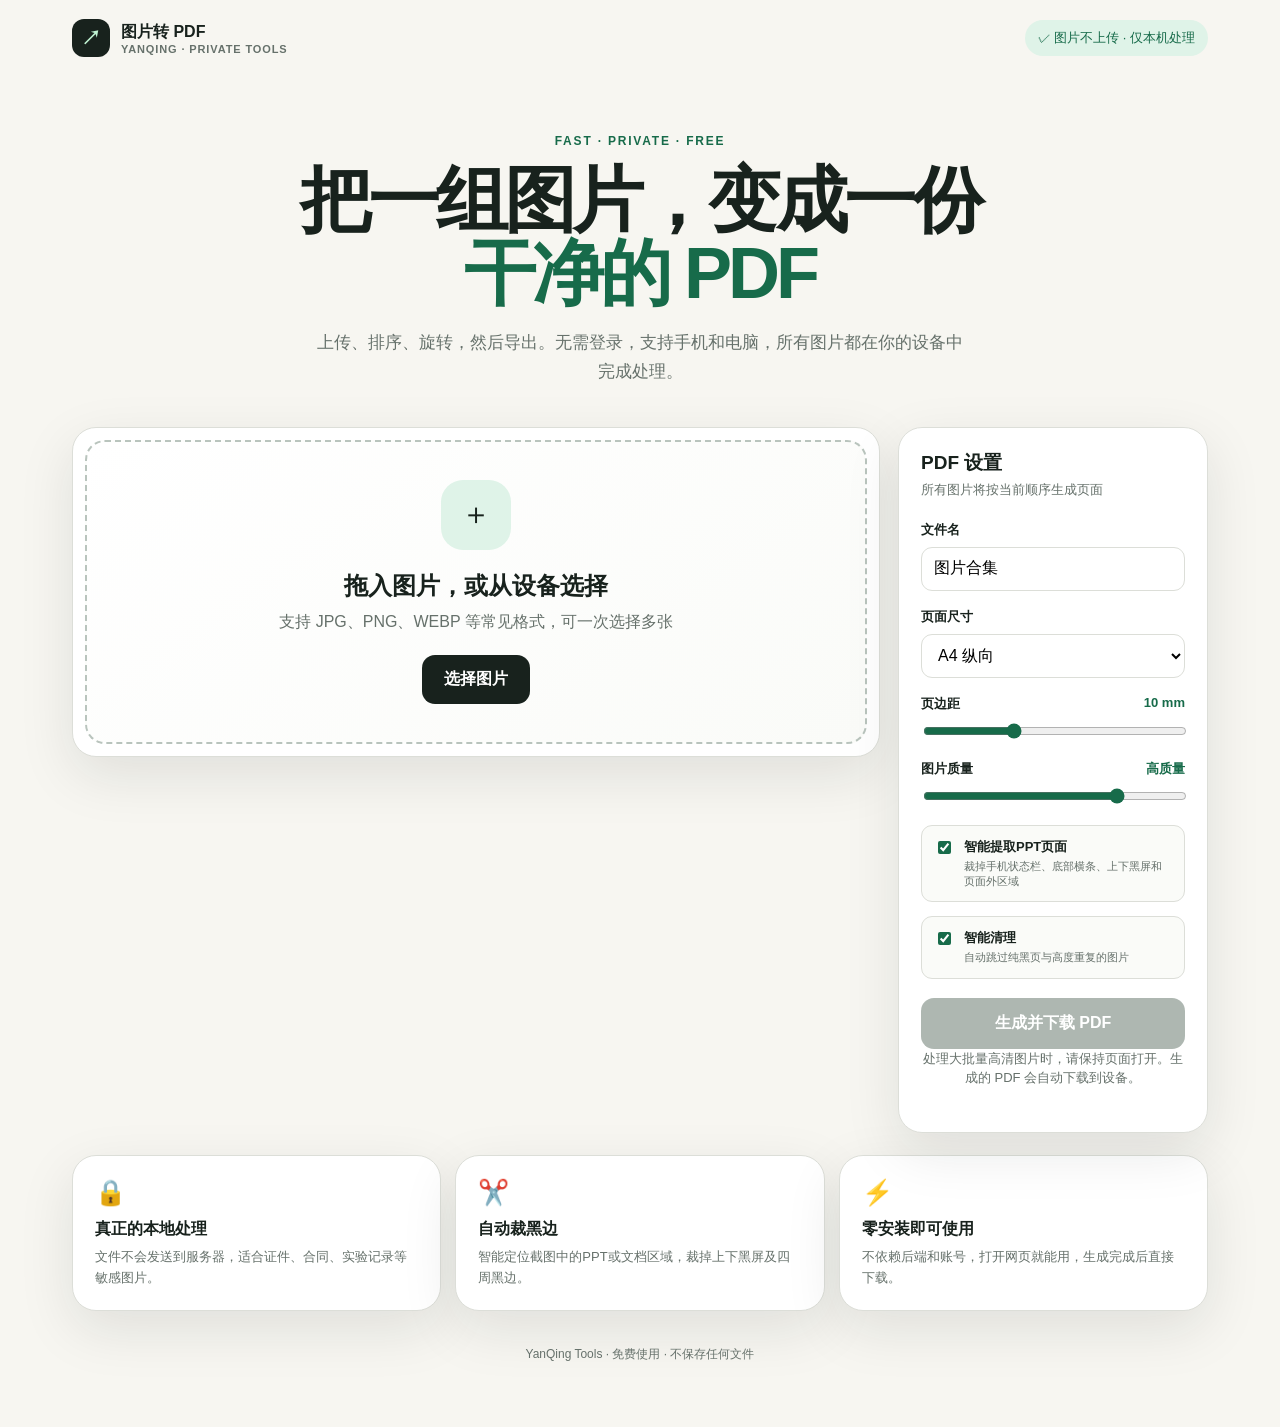
==== commit 783fdf99: "feat: preview detected PPT crop before PDF export" ====
--- a/image-to-pdf/index.html
+++ b/image-to-pdf/index.html
@@ -14,7 +14,7 @@
 .hero{text-align:center;padding:58px 10px 40px}.eyebrow{font-weight:800;font-size:12px;letter-spacing:.15em;color:var(--green)}h1{font-size:clamp(38px,7vw,72px);line-height:1.02;margin:16px auto 18px;letter-spacing:-.055em;max-width:850px}.hero p{color:var(--muted);font-size:17px;margin:0 auto;max-width:650px;line-height:1.7}.hero b{color:var(--green)}
 .workspace{display:grid;grid-template-columns:minmax(0,1fr) 310px;gap:18px;align-items:start}.panel{background:var(--card);border:1px solid var(--line);border-radius:24px;box-shadow:var(--shadow)}
 .drop{min-height:300px;padding:38px;border:2px dashed #b9c4bd;border-radius:20px;margin:12px;display:grid;place-items:center;text-align:center;transition:.2s;background:linear-gradient(145deg,#fff,#fafbf8)}.drop.over{border-color:var(--green);background:var(--green2);transform:scale(.995)}.drop-icon{width:70px;height:70px;border-radius:22px;background:var(--green2);display:grid;place-items:center;margin:0 auto 20px;font-size:30px}.drop h2{margin:0 0 10px;font-size:24px}.drop p{margin:0 0 22px;color:var(--muted)}.pick{border:0;background:var(--ink);color:white;padding:14px 22px;border-radius:13px;font-weight:750;cursor:pointer}.pick:hover{background:var(--green)}#fileInput{display:none}
-.queue{padding:8px 12px 16px}.queue-head{display:flex;justify-content:space-between;align-items:center;padding:6px 6px 12px}.queue-head h2{font-size:18px;margin:0}.linkbtn{border:0;background:none;color:var(--green);font-weight:700;cursor:pointer}.cards{display:grid;grid-template-columns:repeat(3,1fr);gap:10px}.photo{position:relative;border:1px solid var(--line);border-radius:15px;padding:8px;background:#fff;cursor:grab}.photo.dragging{opacity:.45}.thumb{aspect-ratio:4/3;border-radius:10px;overflow:hidden;background:#eff1ed;display:grid;place-items:center}.thumb img{max-width:100%;max-height:100%;object-fit:contain;transition:.2s}.photo-name{font-size:12px;color:var(--muted);white-space:nowrap;overflow:hidden;text-overflow:ellipsis;padding:8px 2px 3px}.num{position:absolute;top:14px;left:14px;background:rgba(24,34,29,.82);color:white;font-size:11px;padding:4px 7px;border-radius:8px}.actions{position:absolute;right:14px;top:14px;display:flex;gap:5px}.iconbtn{width:29px;height:29px;border:0;border-radius:8px;background:rgba(255,255,255,.92);box-shadow:0 2px 8px #0002;cursor:pointer}.iconbtn:hover{background:var(--green2)}
+.queue{padding:8px 12px 16px}.queue-head{display:flex;justify-content:space-between;align-items:center;padding:6px 6px 12px}.queue-head h2{font-size:18px;margin:0}.linkbtn{border:0;background:none;color:var(--green);font-weight:700;cursor:pointer}.cards{display:grid;grid-template-columns:repeat(3,1fr);gap:10px}.photo{position:relative;border:1px solid var(--line);border-radius:15px;padding:8px;background:#fff;cursor:grab}.photo.dragging{opacity:.45}.thumb{aspect-ratio:4/3;border-radius:10px;overflow:hidden;background:#eff1ed;display:grid;place-items:center}.thumb img{max-width:100%;max-height:100%;object-fit:contain;transition:.2s}.photo-name{font-size:12px;color:var(--muted);white-space:nowrap;overflow:hidden;text-overflow:ellipsis;padding:8px 2px 3px}.crop-state{font-size:10px;color:var(--green);padding:2px 2px 6px;min-height:20px}.crop-state.wait{color:#a06a16}.num{position:absolute;top:14px;left:14px;background:rgba(24,34,29,.82);color:white;font-size:11px;padding:4px 7px;border-radius:8px}.actions{position:absolute;right:14px;top:14px;display:flex;gap:5px}.iconbtn{width:29px;height:29px;border:0;border-radius:8px;background:rgba(255,255,255,.92);box-shadow:0 2px 8px #0002;cursor:pointer}.iconbtn:hover{background:var(--green2)}
 .settings{padding:22px;position:sticky;top:18px}.settings h2{font-size:19px;margin:0 0 5px}.settings>p{font-size:13px;color:var(--muted);margin:0 0 22px}.field{margin:0 0 17px}.field label{display:flex;justify-content:space-between;font-size:13px;font-weight:700;margin-bottom:8px}.field label span{color:var(--green)}select,input[type=text]{width:100%;height:44px;border:1px solid var(--line);border-radius:11px;background:white;padding:0 12px;outline:none}input[type=range]{width:100%;accent-color:var(--green)}.convert{width:100%;border:0;background:var(--green);color:white;padding:15px;border-radius:13px;font-weight:800;cursor:pointer;margin-top:5px}.convert:disabled{background:#aeb7b1;cursor:not-allowed}.convert:not(:disabled):hover{filter:brightness(.92)}.check{display:flex;gap:10px;align-items:flex-start;padding:12px;border:1px solid var(--line);border-radius:11px;background:#fafbf8;margin-bottom:14px}.check input{margin-top:3px;accent-color:var(--green)}.check b{font-size:13px;display:block}.check small{font-size:11px;color:var(--muted);line-height:1.4;display:block;margin-top:3px}.mini{font-size:11px;color:var(--muted);text-align:center;line-height:1.5;margin:12px 4px 0}
 .features{display:grid;grid-template-columns:repeat(3,1fr);gap:14px;margin-top:22px}.feature{padding:22px}.feature i{font-style:normal;font-size:25px}.feature h3{font-size:16px;margin:12px 0 7px}.feature p{font-size:13px;color:var(--muted);line-height:1.6;margin:0}
 .toast{position:fixed;left:50%;bottom:28px;transform:translate(-50%,20px);opacity:0;pointer-events:none;background:var(--ink);color:white;padding:12px 18px;border-radius:12px;font-size:13px;transition:.25s;z-index:20}.toast.show{opacity:1;transform:translate(-50%,0)}
@@ -34,7 +34,7 @@
 <div><div class="drop-icon">＋</div><h2>拖入图片，或从设备选择</h2><p>支持 JPG、PNG、WEBP 等常见格式，可一次选择多张</p><button class="pick" id="pick">选择图片</button><input id="fileInput" type="file" accept="image/*" multiple></div>
 </div>
 <div class="queue" id="queue" hidden>
-<div class="queue-head"><h2><span id="count">0</span> 张图片</h2><div><button class="linkbtn" id="add">＋ 继续添加</button><button class="linkbtn" id="clear">清空</button></div></div>
+<div class="queue-head"><div><h2><span id="count">0</span> 张图片</h2><small style="color:var(--muted)">下方显示的是最终PDF裁剪预览</small></div><div><button class="linkbtn" id="add">＋ 继续添加</button><button class="linkbtn" id="clear">清空</button></div></div>
 <div class="cards" id="cards"></div>
 </div>
 </section>
@@ -44,7 +44,7 @@
 <div class="field"><label>页面尺寸</label><select id="pageSize"><option value="a4p">A4 纵向</option><option value="a4l">A4 横向</option><option value="original">跟随每张图片</option></select></div>
 <div class="field"><label>页边距 <span id="marginOut">10 mm</span></label><input id="margin" type="range" min="0" max="30" value="10"></div>
 <div class="field"><label>图片质量 <span id="qualityOut">高质量</span></label><input id="quality" type="range" min="55" max="95" value="85"></div>
-<label class="check"><input id="cropBlack" type="checkbox" checked><span><b>自动裁掉黑边</b><small>识别截图上下黑屏和四周黑边，只保留PPT/文档内容</small></span></label><label class="check"><input id="smartClean" type="checkbox" checked><span><b>智能清理</b><small>自动跳过纯黑页与高度重复的图片</small></span></label><button class="convert" id="convert" disabled>生成并下载 PDF</button>
+<label class="check"><input id="cropBlack" type="checkbox" checked><span><b>智能提取PPT页面</b><small>裁掉手机状态栏、底部横条、上下黑屏和页面外区域</small></span></label><label class="check"><input id="smartClean" type="checkbox" checked><span><b>智能清理</b><small>自动跳过纯黑页与高度重复的图片</small></span></label><button class="convert" id="convert" disabled>生成并下载 PDF</button>
 <div class="progress" id="progress"><i id="bar"></i></div>
 <p class="mini">处理大批量高清图片时，请保持页面打开。生成的 PDF 会自动下载到设备。</p>
 </aside>
@@ -65,17 +65,19 @@
 ['dragenter','dragover'].forEach(n=>drop.addEventListener(n,e=>{e.preventDefault();drop.classList.add('over')}));
 ['dragleave','drop'].forEach(n=>drop.addEventListener(n,e=>{e.preventDefault();drop.classList.remove('over')}));
 drop.addEventListener('drop',e=>addFiles([...e.dataTransfer.files]));
-$('#clear').onclick=()=>{files.forEach(x=>URL.revokeObjectURL(x.url));files.length=0;render()};
+$('#clear').onclick=()=>{files.forEach(x=>{URL.revokeObjectURL(x.url);if(x.previewUrl)URL.revokeObjectURL(x.previewUrl)});files.length=0;render()};
 $('#margin').oninput=e=>$('#marginOut').textContent=e.target.value+' mm';
-$('#quality').oninput=e=>$('#qualityOut').textContent=e.target.value>=88?'超清':e.target.value>=75?'高质量':'体积更小';
+$('#quality').oninput=e=>$('#qualityOut').textContent=e.target.value>=88?'超清':e.target.value>=75?'高质量':'体积更小';$('#cropBlack').onchange=render;
 function toast(t){const x=$('#toast');x.textContent=t;x.classList.add('show');setTimeout(()=>x.classList.remove('show'),1800)}
-function addFiles(list){const imgs=list.filter(f=>f.type.startsWith('image/'));if(!imgs.length)return toast('请选择图片文件');imgs.forEach(f=>files.push({file:f,url:URL.createObjectURL(f),rot:0,id:crypto.randomUUID?crypto.randomUUID():Math.random()+''}));render()}
+function addFiles(list){const imgs=list.filter(f=>f.type.startsWith('image/'));if(!imgs.length)return toast('请选择图片文件');const added=imgs.map(f=>({file:f,url:URL.createObjectURL(f),rot:0,id:crypto.randomUUID?crypto.randomUUID():Math.random()+'',analyzing:true,cropEnabled:true}));files.push(...added);render();added.forEach(analyzeItem)}
+async function analyzeItem(x){try{const im=await loadImage(x.url);x.crop=detectBlackCrop(im);if(x.crop.cropped){const max=700,k=Math.min(1,max/Math.max(x.crop.sw,x.crop.sh)),c=document.createElement('canvas');c.width=Math.max(1,Math.round(x.crop.sw*k));c.height=Math.max(1,Math.round(x.crop.sh*k));c.getContext('2d').drawImage(im,x.crop.sx,x.crop.sy,x.crop.sw,x.crop.sh,0,0,c.width,c.height);x.previewUrl=URL.createObjectURL(await new Promise(r=>c.toBlob(r,'image/jpeg',.86)))}}catch(e){console.error(e)}finally{x.analyzing=false;render()}}
 function render(){
  queue.hidden=!files.length;drop.style.display=files.length?'none':'grid';convert.disabled=!files.length;$('#count').textContent=files.length;
  cards.innerHTML='';
  files.forEach((x,i)=>{const d=document.createElement('article');d.className='photo';d.draggable=true;d.dataset.id=x.id;
- d.innerHTML='<div class="thumb"><img src="'+x.url+'" style="transform:rotate('+x.rot+'deg)"></div><span class="num">'+(i+1)+'</span><div class="actions"><button class="iconbtn rot" title="旋转">↻</button><button class="iconbtn del" title="删除">×</button></div><div class="photo-name">'+escapeHtml(x.file.name)+'</div><div style="display:flex;gap:5px"><button class="iconbtn left" title="前移">←</button><button class="iconbtn right" title="后移">→</button></div>';
- d.querySelector('.rot').onclick=()=>{x.rot=(x.rot+90)%360;render()};d.querySelector('.del').onclick=()=>{URL.revokeObjectURL(x.url);files.splice(i,1);render()};
+ const useCrop=$('#cropBlack').checked&&x.cropEnabled!==false&&x.previewUrl,src=useCrop?x.previewUrl:x.url,status=x.analyzing?'正在识别PPT页面…':useCrop?'✓ 已裁掉手机界面和黑色区域':x.crop&&x.crop.cropped?'当前保留原图':'未检测到需裁剪区域';
+ d.innerHTML='<div class="thumb"><img src="'+src+'" style="transform:rotate('+x.rot+'deg)"></div><span class="num">'+(i+1)+'</span><div class="actions"><button class="iconbtn crop" title="切换裁剪图/原图">✂</button><button class="iconbtn rot" title="旋转">↻</button><button class="iconbtn del" title="删除">×</button></div><div class="photo-name">'+escapeHtml(x.file.name)+'</div><div class="crop-state '+(x.analyzing?'wait':'')+'">'+status+'</div><div style="display:flex;gap:5px"><button class="iconbtn left" title="前移">←</button><button class="iconbtn right" title="后移">→</button></div>';
+ d.querySelector('.crop').onclick=()=>{x.cropEnabled=!x.cropEnabled;render()};d.querySelector('.rot').onclick=()=>{x.rot=(x.rot+90)%360;render()};d.querySelector('.del').onclick=()=>{URL.revokeObjectURL(x.url);if(x.previewUrl)URL.revokeObjectURL(x.previewUrl);files.splice(i,1);render()};
  d.querySelector('.left').onclick=()=>move(i,i-1);d.querySelector('.right').onclick=()=>move(i,i+1);
  d.ondragstart=()=>d.classList.add('dragging');d.ondragend=()=>d.classList.remove('dragging');cards.appendChild(d)});
 }
@@ -109,7 +111,7 @@
  return {sx,sy,sw:ex-sx,sh:ey-sy,cropped:sx>2||sy>2||ex<im.naturalWidth-2||ey<im.naturalHeight-2}
 }
 async function prepare(x,q){
- const im=await loadImage(x.url),crop=$('#cropBlack').checked?detectBlackCrop(im):{sx:0,sy:0,sw:im.naturalWidth,sh:im.naturalHeight},swap=x.rot%180!==0,w=swap?crop.sh:crop.sw,h=swap?crop.sw:crop.sh;
+ const im=await loadImage(x.url),crop=$('#cropBlack').checked&&x.cropEnabled!==false?(x.crop||detectBlackCrop(im)):{sx:0,sy:0,sw:im.naturalWidth,sh:im.naturalHeight,cropped:false},swap=x.rot%180!==0,w=swap?crop.sh:crop.sw,h=swap?crop.sw:crop.sh;
  const max=2600,scale=Math.min(1,max/Math.max(w,h)),c=document.createElement('canvas');c.width=Math.max(1,Math.round(w*scale));c.height=Math.max(1,Math.round(h*scale));
  const g=c.getContext('2d',{alpha:false});g.fillStyle='#fff';g.fillRect(0,0,c.width,c.height);g.save();g.translate(c.width/2,c.height/2);g.rotate(x.rot*Math.PI/180);
  const dw=swap?c.height:c.width,dh=swap?c.width:c.height;g.drawImage(im,crop.sx,crop.sy,crop.sw,crop.sh,-dw/2,-dh/2,dw,dh);g.restore();
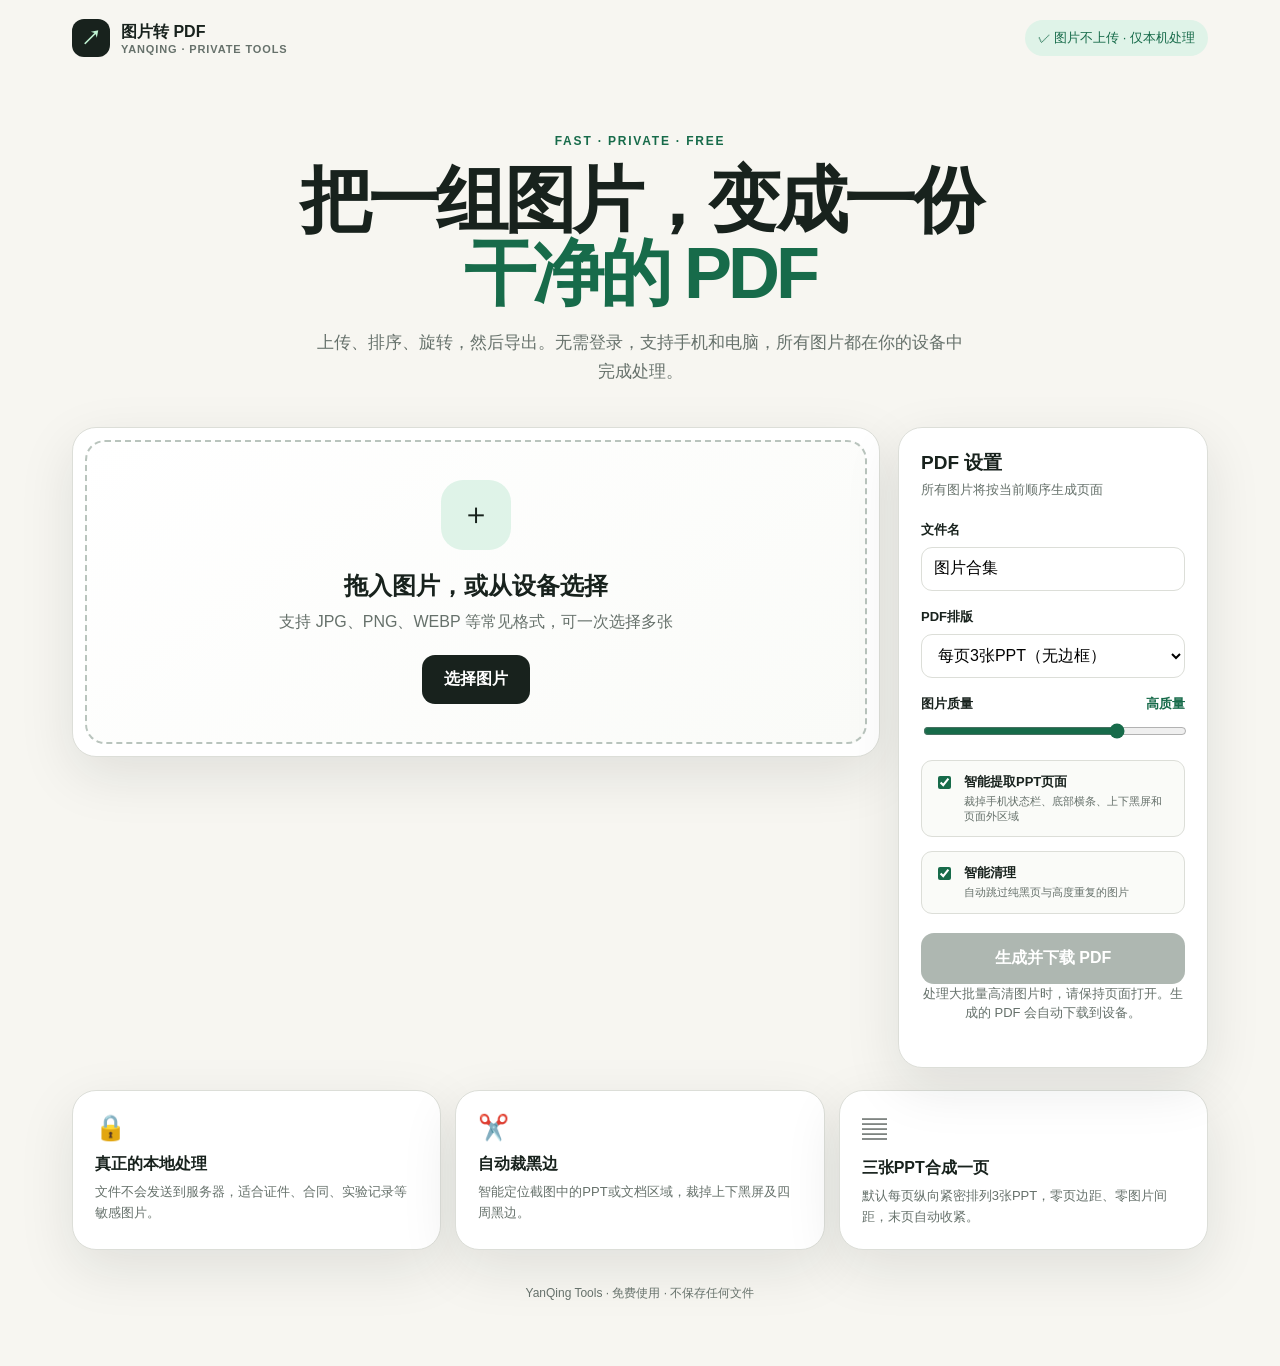
==== commit e5df9fe5: "feat: stack three cropped PPT slides per borderless PDF page" ====
--- a/image-to-pdf/index.html
+++ b/image-to-pdf/index.html
@@ -41,8 +41,8 @@
 <aside class="panel settings">
 <h2>PDF 设置</h2><p>所有图片将按当前顺序生成页面</p>
 <div class="field"><label>文件名</label><input id="filename" type="text" value="图片合集" maxlength="80"></div>
-<div class="field"><label>页面尺寸</label><select id="pageSize"><option value="a4p">A4 纵向</option><option value="a4l">A4 横向</option><option value="original">跟随每张图片</option></select></div>
-<div class="field"><label>页边距 <span id="marginOut">10 mm</span></label><input id="margin" type="range" min="0" max="30" value="10"></div>
+<div class="field"><label>PDF排版</label><select id="layout"><option value="three">每页3张PPT（无边框）</option><option value="single">每页1张PPT（无边框）</option></select></div>
+<input id="pageSize" type="hidden" value="original"><input id="margin" type="hidden" value="0"><span id="marginOut" hidden>0 mm</span>
 <div class="field"><label>图片质量 <span id="qualityOut">高质量</span></label><input id="quality" type="range" min="55" max="95" value="85"></div>
 <label class="check"><input id="cropBlack" type="checkbox" checked><span><b>智能提取PPT页面</b><small>裁掉手机状态栏、底部横条、上下黑屏和页面外区域</small></span></label><label class="check"><input id="smartClean" type="checkbox" checked><span><b>智能清理</b><small>自动跳过纯黑页与高度重复的图片</small></span></label><button class="convert" id="convert" disabled>生成并下载 PDF</button>
 <div class="progress" id="progress"><i id="bar"></i></div>
@@ -52,7 +52,7 @@
 <section class="features">
 <article class="panel feature"><i>🔒</i><h3>真正的本地处理</h3><p>文件不会发送到服务器，适合证件、合同、实验记录等敏感图片。</p></article>
 <article class="panel feature"><i>✂️</i><h3>自动裁黑边</h3><p>智能定位截图中的PPT或文档区域，裁掉上下黑屏及四周黑边。</p></article>
-<article class="panel feature"><i>⚡</i><h3>零安装即可使用</h3><p>不依赖后端和账号，打开网页就能用，生成完成后直接下载。</p></article>
+<article class="panel feature"><i>▤</i><h3>三张PPT合成一页</h3><p>默认每页纵向紧密排列3张PPT，零页边距、零图片间距，末页自动收紧。</p></article>
 </section>
 <footer>YanQing Tools · 免费使用 · 不保存任何文件</footer>
 </div>
@@ -121,6 +121,16 @@
  const im=await loadImage(x.url),c=document.createElement('canvas');c.width=16;c.height=16;const g=c.getContext('2d');g.drawImage(im,0,0,16,16);const d=g.getImageData(0,0,16,16).data,v=[];let sum=0;for(let i=0;i<d.length;i+=4){const z=.299*d[i]+.587*d[i+1]+.114*d[i+2];v.push(z);sum+=z}const avg=sum/v.length;let variance=0;v.forEach(z=>variance+=(z-avg)*(z-avg));return {v,avg,std:Math.sqrt(variance/v.length)}
 }
 function sigDiff(a,b){let n=0;for(let i=0;i<a.length;i++)n+=Math.abs(a[i]-b[i]);return n/a.length}
+async function stackThree(imgs,q){
+ const pages=[];
+ for(let start=0;start<imgs.length;start+=3){
+  const group=imgs.slice(start,start+3),targetW=Math.max(...group.map(x=>x.w)),heights=group.map(x=>Math.max(1,Math.round(x.h*targetW/x.w))),totalH=heights.reduce((a,b)=>a+b,0),c=document.createElement('canvas');c.width=targetW;c.height=totalH;
+  const g=c.getContext('2d',{alpha:false});let y=0;
+  for(let i=0;i<group.length;i++){const url=URL.createObjectURL(new Blob([group[i].jpg],{type:'image/jpeg'})),im=await loadImage(url);g.drawImage(im,0,y,targetW,heights[i]);y+=heights[i];URL.revokeObjectURL(url)}
+  pages.push({jpg:b64bytes(c.toDataURL('image/jpeg',Math.max(.88,q))),w:c.width,h:c.height,cropped:group.some(x=>x.cropped)});
+ }
+ return pages
+}
 function makePdf(imgs,size,margin){
  const chunks=[],offsets=[0];let pos=0,obj=0;const push=u=>{if(typeof u==='string')u=enc.encode(u);chunks.push(u);pos+=u.length};const add=(id,parts)=>{offsets[id]=pos;push(id+' 0 obj\n');parts.forEach(push);push('\nendobj\n')};
  push('%PDF-1.4\n%\xE2\xE3\xCF\xD3\n');const pageIds=imgs.map((_,i)=>3+i*3);add(1,['<< /Type /Catalog /Pages 2 0 R >>']);
@@ -139,7 +149,7 @@
  if(!files.length)return;convert.disabled=true;convert.textContent='正在处理…';$('#progress').style.display='block';const bar=$('#bar'),out=[];
  try{let work=files,skipped=0,cropped=0;if($('#smartClean').checked){const sigs=[],kept=[];for(let i=0;i<files.length;i++){const sg=await signature(files[i]),black=sg.avg<22&&sg.std<16,duplicate=sigs.some(old=>sigDiff(old,sg.v)<3.2);if(black||duplicate)skipped++;else{kept.push(files[i]);sigs.push(sg.v)}bar.style.width=((i+1)/files.length*20)+'%'}work=kept;if(!work.length)throw new Error('没有可导出的有效图片')}
  for(let i=0;i<work.length;i++){const prepared=await prepare(work[i],+$('#quality').value/100);out.push(prepared);if(prepared.cropped)cropped++;bar.style.width=(20+(i+1)/work.length*58)+'%'}
- const pdf=makePdf(out,$('#pageSize').value,+$('#margin').value);bar.style.width='100%';const a=document.createElement('a'),name=($('#filename').value.trim()||'图片合集').replace(/[\\/:*?"<>|]/g,'-');a.href=URL.createObjectURL(pdf);a.download=name+'.pdf';a.click();setTimeout(()=>URL.revokeObjectURL(a.href),3000);toast('PDF 已生成'+(cropped?'，裁掉 '+cropped+' 张图片的黑边':'')+(skipped?'，跳过 '+skipped+' 张异常/重复图片':'，已开始下载'))}
+ const pdfImages=$('#layout').value==='three'?await stackThree(out,+$('#quality').value/100):out;bar.style.width='94%';const pdf=makePdf(pdfImages,'original',0);bar.style.width='100%';const a=document.createElement('a'),name=($('#filename').value.trim()||'图片合集').replace(/[\\/:*?"<>|]/g,'-');a.href=URL.createObjectURL(pdf);a.download=name+'.pdf';a.click();setTimeout(()=>URL.revokeObjectURL(a.href),3000);toast('PDF 已生成，每页3张且无边框'+(cropped?'；裁剪 '+cropped+' 张':'')+(skipped?'；跳过 '+skipped+' 张异常/重复图片':''))}
  catch(e){console.error(e);toast('生成失败，请减少图片数量后重试')}
  finally{setTimeout(()=>{$('#progress').style.display='none';bar.style.width='0'},800);convert.disabled=false;convert.textContent='生成并下载 PDF'}
 };
